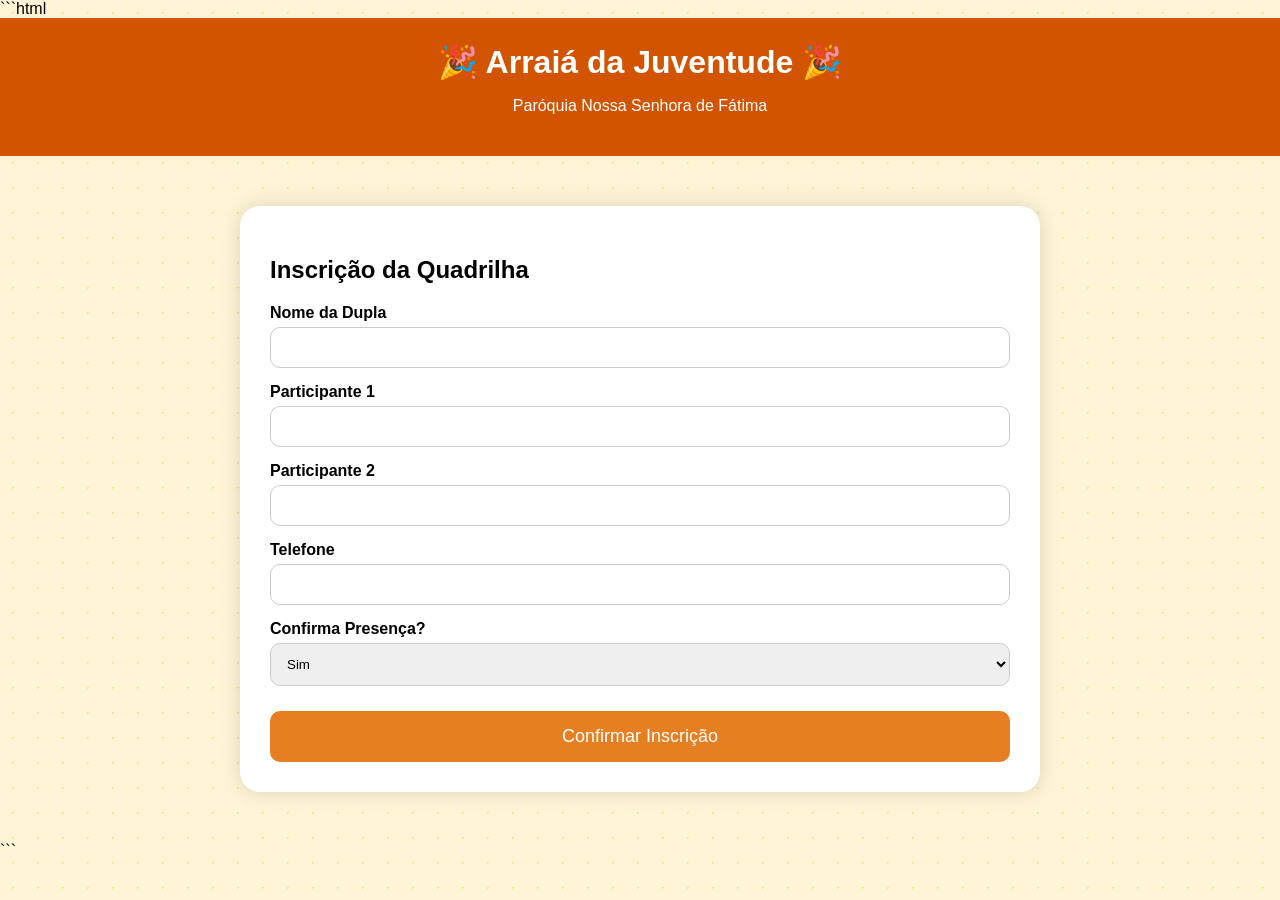
==== index.html @ c136cb13 "Add files via upload" ====
```html
<!DOCTYPE html>
<html lang="pt-BR">

<head>
<meta charset="UTF-8">
<meta name="viewport" content="width=device-width, initial-scale=1.0">

<title>Quadrilha Junina 2026</title>

<style>

body{
margin:0;
font-family:'Trebuchet MS',sans-serif;
background:#FFF5D6;
background-image:
radial-gradient(circle,#ffe08a 1px,transparent 1px);
background-size:25px 25px;
}

header{
background:#D35400;
color:white;
text-align:center;
padding:25px;
}

header h1{
margin:0;
}

.container{
max-width:800px;
margin:30px auto;
padding:20px;
}

.card{
background:white;
padding:30px;
border-radius:20px;
box-shadow:0 0 20px rgba(0,0,0,.15);
}

label{
display:block;
margin-top:15px;
font-weight:bold;
}

input,select{
width:100%;
padding:12px;
margin-top:5px;
border-radius:10px;
border:1px solid #ccc;
}

button{
margin-top:25px;
width:100%;
padding:15px;
font-size:18px;
border:none;
border-radius:10px;
background:#E67E22;
color:white;
cursor:pointer;
}

button:hover{
background:#CA6F1E;
}

#sucesso{
display:none;
text-align:center;
}

.data{
background:#FFF3CD;
padding:15px;
margin:10px 0;
border-radius:10px;
font-size:18px;
}

.loading{
display:none;
text-align:center;
margin-top:20px;
}

</style>

</head>

<body>

<header>
<h1>🎉 Arraiá da Juventude 🎉</h1>
<p>Paróquia Nossa Senhora de Fátima</p>
</header>

<div class="container">

<div class="card" id="formulario">

<h2>Inscrição da Quadrilha</h2>

<label>Nome da Dupla</label>
<input id="dupla">

<label>Participante 1</label>
<input id="p1">

<label>Participante 2</label>
<input id="p2">

<label>Telefone</label>
<input id="telefone">

<label>Confirma Presença?</label>

<select id="presenca">
<option>Sim</option>
<option>Não</option>
</select>

<button onclick="enviar()">
Confirmar Inscrição
</button>

<div class="loading" id="loading">
⏳ Enviando inscrição...
</div>

</div>

<div class="card" id="sucesso">

<h1>🎊 Inscrição Confirmada!</h1>

<p>
Sua dupla foi cadastrada com sucesso.
</p>

<h2>Ensaios</h2>

<div class="data">📅 20/06</div>
<div class="data">📅 27/06</div>
<div class="data">📅 04/07</div>

<h2>Apresentação</h2>

<div class="data">🎉 11/07</div>

<p>
Esperamos vocês! 🌽🔥🤠
</p>

</div>

</div>

<script>

const URL_SCRIPT = "COLE_AQUI_SUA_URL";

async function enviar(){

const dados = {
dupla: document.getElementById('dupla').value,
participante1: document.getElementById('p1').value,
participante2: document.getElementById('p2').value,
telefone: document.getElementById('telefone').value,
presenca: document.getElementById('presenca').value
};

if(!dados.dupla){
alert("Informe o nome da dupla");
return;
}

document.getElementById("loading").style.display="block";

try{

await fetch(URL_SCRIPT,{
method:"POST",
body:JSON.stringify(dados)
});

document.getElementById("formulario").style.display="none";
document.getElementById("sucesso").style.display="block";

}catch(e){

alert("Erro ao enviar inscrição.");

}

}

</script>

</body>
</html>
```
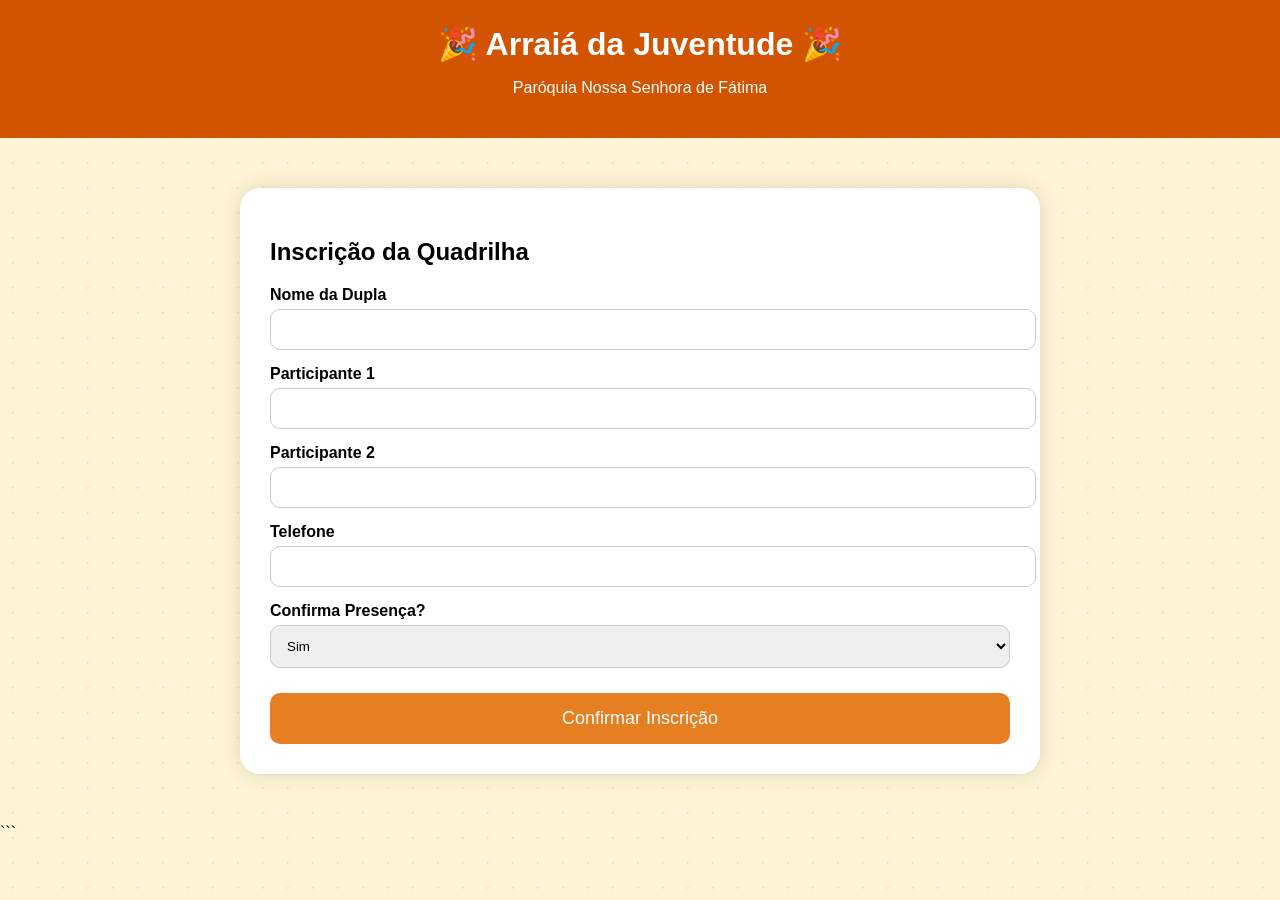
==== commit 35b0141d: "Update index.html" ====
--- a/index.html
+++ b/index.html
@@ -1,4 +1,4 @@
-```html
+
 <!DOCTYPE html>
 <html lang="pt-BR">
 
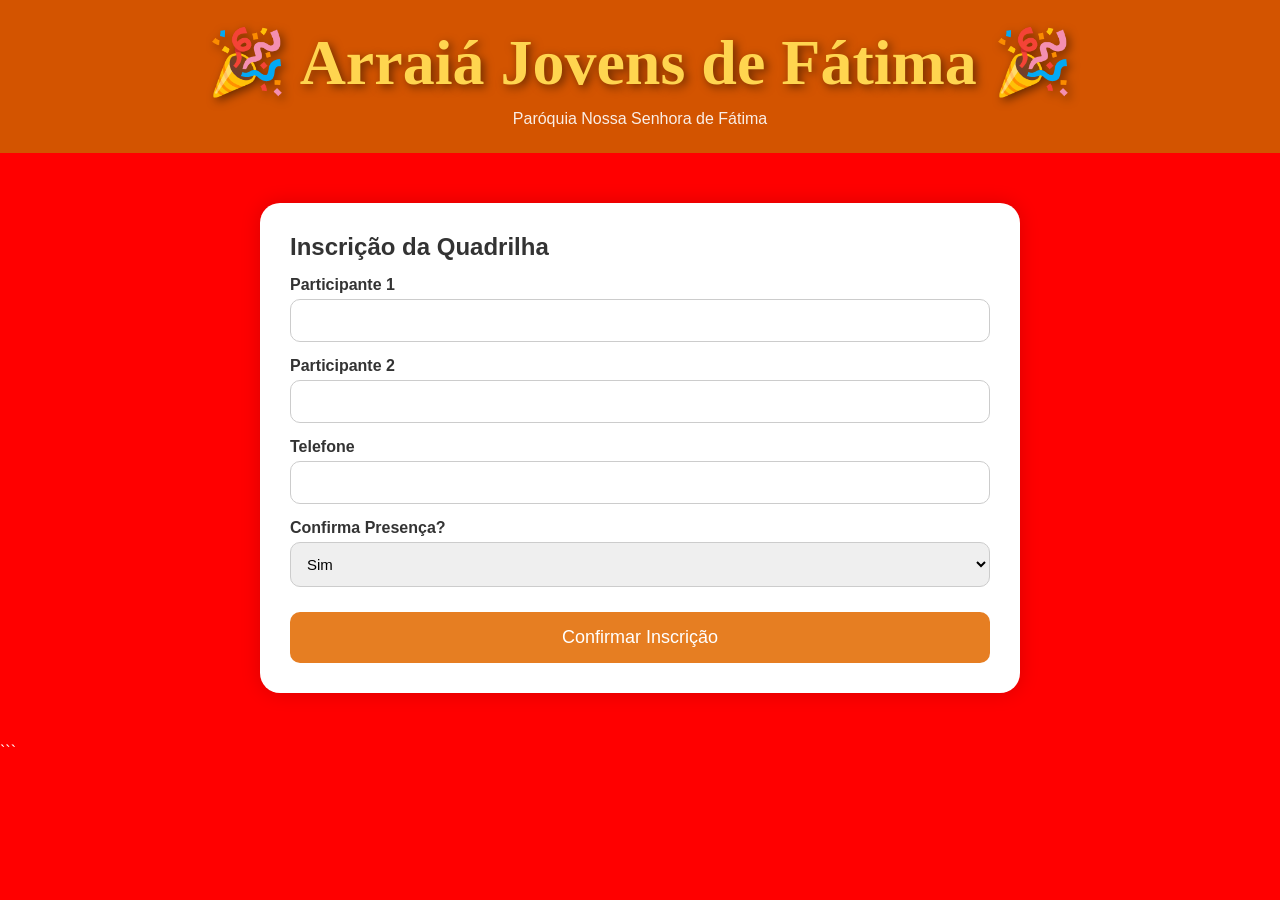
==== commit 3e8bdea1: "Update index.html" ====
--- a/index.html
+++ b/index.html
@@ -2,6 +2,13 @@
 <!DOCTYPE html>
 <html lang="pt-BR">
 
+<link rel="stylesheet" href="css/style.css">
+
+<style>
+body{
+    background:red !important;
+}
+</style>
 <head>
 <meta charset="UTF-8">
 <meta name="viewport" content="width=device-width, initial-scale=1.0">
@@ -99,7 +106,7 @@
 <body>
 
 <header>
-<h1>🎉 Arraiá da Juventude 🎉</h1>
+<h1>🎉 Arraiá Jovens de Fátima 🎉</h1>
 <p>Paróquia Nossa Senhora de Fátima</p>
 </header>
 
@@ -108,9 +115,6 @@
 <div class="card" id="formulario">
 
 <h2>Inscrição da Quadrilha</h2>
-
-<label>Nome da Dupla</label>
-<input id="dupla">
 
 <label>Participante 1</label>
 <input id="p1">
--- a/css/style.css
+++ b/css/style.css
@@ -0,0 +1,402 @@
+
+*{
+    margin:0;
+    padding:0;
+    box-sizing:border-box;
+}
+
+body{
+    font-family:'Poppins',sans-serif;
+    background:
+    linear-gradient(
+        rgba(10,15,40,0.85),
+        rgba(10,15,40,0.85)
+    ),
+    url('https://images.unsplash.com/photo-1528605248644-14dd04022da1');
+    background-size:cover;
+    background-position:center;
+    background-attachment:fixed;
+
+    color:white;
+    min-height:100vh;
+}
+
+/* ===========================
+   BANDEIRINHAS ANIMADAS
+=========================== */
+
+.bandeirinhas{
+    height:80px;
+    width:100%;
+    background-image:url("https://www.svgrepo.com/show/248617/party-flags.svg");
+    background-repeat:repeat-x;
+    background-size:200px;
+    animation:bandeiras 15s linear infinite;
+}
+
+@keyframes bandeiras{
+    from{
+        background-position-x:0;
+    }
+
+    to{
+        background-position-x:1000px;
+    }
+}
+
+/* ===========================
+   HEADER
+=========================== */
+
+header{
+    text-align:center;
+    padding:30px 20px;
+}
+
+.logos{
+    display:flex;
+    justify-content:center;
+    align-items:center;
+    gap:30px;
+    margin-bottom:20px;
+}
+
+.logo{
+    width:120px;
+    max-width:25vw;
+    background:white;
+    border-radius:15px;
+    padding:10px;
+}
+
+header h1{
+    font-family:'Lobster',cursive;
+    font-size:4rem;
+    color:#FFD54F;
+    text-shadow:
+    3px 3px 10px rgba(0,0,0,0.5);
+}
+
+header h2{
+    color:#FFB74D;
+    margin-top:10px;
+}
+
+header p{
+    margin-top:10px;
+    opacity:0.9;
+}
+
+/* ===========================
+   CONTAINER
+=========================== */
+
+.container{
+    width:90%;
+    max-width:1200px;
+    margin:auto;
+
+    display:grid;
+    grid-template-columns:
+    repeat(auto-fit,minmax(320px,1fr));
+
+    gap:25px;
+
+    padding-bottom:50px;
+}
+
+/* ===========================
+   CARDS
+=========================== */
+
+.card{
+    background:rgba(255,255,255,0.96);
+    color:#333;
+
+    border-radius:20px;
+
+    padding:25px;
+
+    box-shadow:
+    0 10px 30px rgba(0,0,0,.35);
+
+    transition:.3s;
+}
+
+.card:hover{
+    transform:translateY(-5px);
+}
+
+.card h3{
+    margin-bottom:20px;
+    color:#D35400;
+}
+
+/* ===========================
+   FORMULÁRIO
+=========================== */
+
+form{
+    display:flex;
+    flex-direction:column;
+}
+
+label{
+    margin-top:10px;
+    font-weight:600;
+}
+
+input,
+select{
+    margin-top:5px;
+    padding:12px;
+    border-radius:10px;
+    border:1px solid #ccc;
+    font-size:15px;
+}
+
+button{
+    margin-top:20px;
+
+    border:none;
+
+    background:#2E7D32;
+
+    color:white;
+
+    padding:15px;
+
+    border-radius:12px;
+
+    font-size:17px;
+
+    cursor:pointer;
+
+    transition:.3s;
+}
+
+button:hover{
+    background:#1B5E20;
+}
+
+/* ===========================
+   CONTADOR
+=========================== */
+
+#contador{
+    display:grid;
+    grid-template-columns:repeat(4,1fr);
+    gap:10px;
+}
+
+#contador div{
+    background:#D35400;
+
+    color:white;
+
+    padding:15px;
+
+    border-radius:12px;
+
+    text-align:center;
+}
+
+#contador span{
+    display:block;
+
+    font-size:2rem;
+
+    font-weight:bold;
+}
+
+/* ===========================
+   ENSAIOS
+=========================== */
+
+.ensaios ul{
+    list-style:none;
+}
+
+.ensaios li{
+    background:#FFF3CD;
+
+    margin-bottom:10px;
+
+    padding:12px;
+
+    border-radius:10px;
+
+    font-weight:600;
+}
+
+.apresentacao{
+    text-align:center;
+
+    margin-top:15px;
+
+    font-size:2rem;
+
+    font-weight:bold;
+
+    color:#E53935;
+}
+
+/* ===========================
+   MAPA
+=========================== */
+
+.mapa iframe{
+
+    width:100%;
+
+    height:300px;
+
+    border:none;
+
+    border-radius:15px;
+
+    margin-top:15px;
+}
+
+.maps-btn{
+
+    display:block;
+
+    text-align:center;
+
+    margin-top:15px;
+
+    background:#1976D2;
+
+    color:white;
+
+    text-decoration:none;
+
+    padding:12px;
+
+    border-radius:10px;
+}
+
+/* ===========================
+   WHATSAPP
+=========================== */
+
+.whatsapp-btn{
+
+    display:block;
+
+    text-align:center;
+
+    background:#25D366;
+
+    color:white;
+
+    text-decoration:none;
+
+    padding:15px;
+
+    border-radius:10px;
+
+    font-weight:bold;
+
+    margin-top:10px;
+}
+
+/* ===========================
+   QR CODE
+=========================== */
+
+.qr{
+    text-align:center;
+}
+
+.qr-code{
+
+    width:220px;
+
+    max-width:100%;
+
+    margin-top:15px;
+}
+
+/* ===========================
+   PAINEL ADMIN
+=========================== */
+
+.stats{
+
+    display:flex;
+
+    gap:20px;
+
+    flex-wrap:wrap;
+
+    margin-bottom:20px;
+}
+
+.box{
+
+    flex:1;
+
+    min-width:140px;
+
+    background:#FFF3CD;
+
+    border-radius:15px;
+
+    padding:20px;
+
+    text-align:center;
+}
+
+.box span{
+
+    display:block;
+
+    font-size:2.2rem;
+
+    font-weight:bold;
+
+    color:#D35400;
+}
+
+/* ===========================
+   FOOTER
+=========================== */
+
+footer{
+
+    margin-top:50px;
+
+    background:#111;
+
+    text-align:center;
+
+    padding:20px;
+
+    color:white;
+}
+
+/* ===========================
+   RESPONSIVO
+=========================== */
+
+@media(max-width:768px){
+
+    header h1{
+        font-size:2.5rem;
+    }
+
+    .logos{
+        flex-direction:column;
+    }
+
+    .logo{
+        width:100px;
+    }
+
+    #contador{
+        grid-template-columns:repeat(2,1fr);
+    }
+
+}
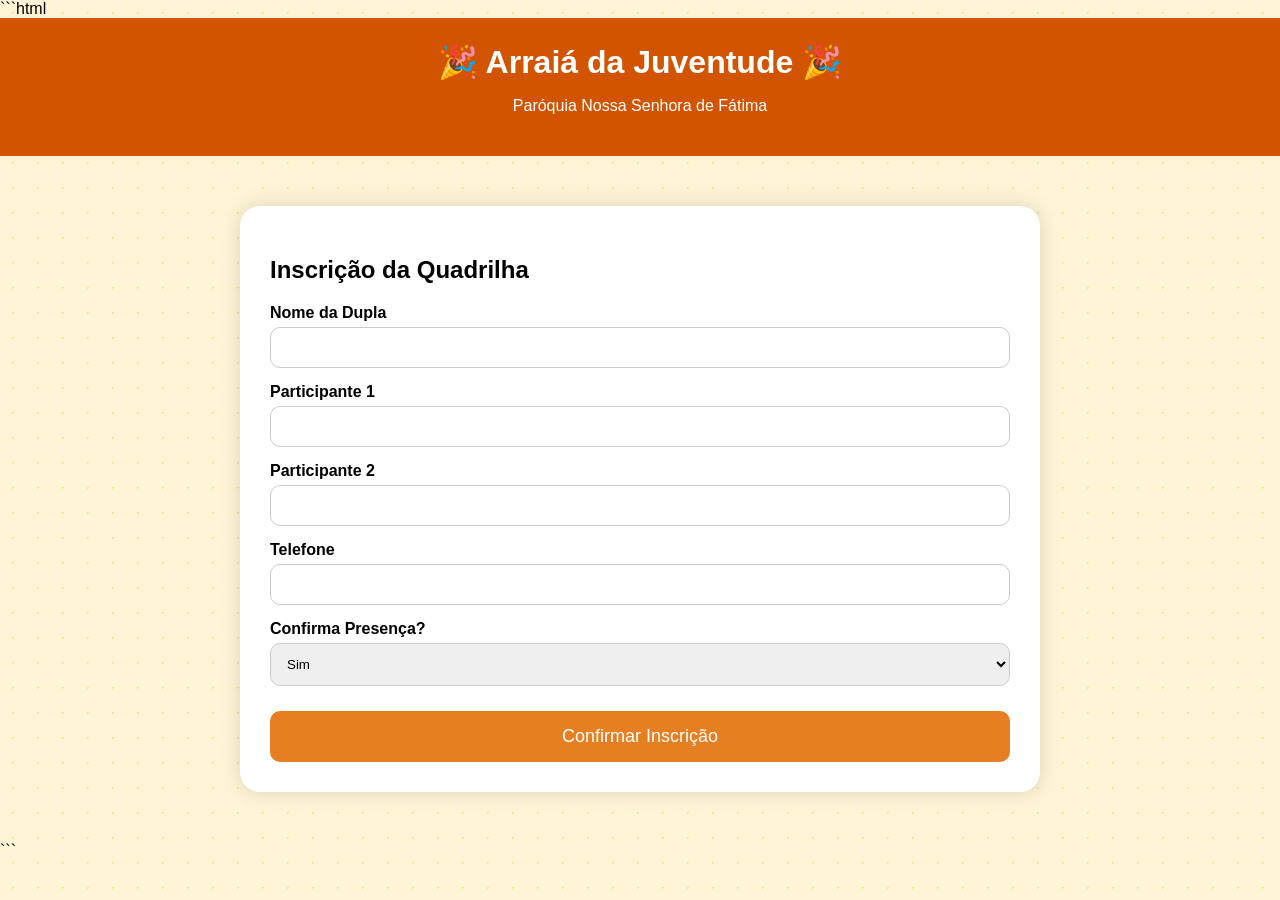
==== commit df3f40bc: "Add files via upload" ====
--- a/index.html
+++ b/index.html
@@ -1,14 +1,7 @@
-
+```html
 <!DOCTYPE html>
 <html lang="pt-BR">
 
-<link rel="stylesheet" href="css/style.css">
-
-<style>
-body{
-    background:red !important;
-}
-</style>
 <head>
 <meta charset="UTF-8">
 <meta name="viewport" content="width=device-width, initial-scale=1.0">
@@ -106,7 +99,7 @@
 <body>
 
 <header>
-<h1>🎉 Arraiá Jovens de Fátima 🎉</h1>
+<h1>🎉 Arraiá da Juventude 🎉</h1>
 <p>Paróquia Nossa Senhora de Fátima</p>
 </header>
 
@@ -115,6 +108,9 @@
 <div class="card" id="formulario">
 
 <h2>Inscrição da Quadrilha</h2>
+
+<label>Nome da Dupla</label>
+<input id="dupla">
 
 <label>Participante 1</label>
 <input id="p1">
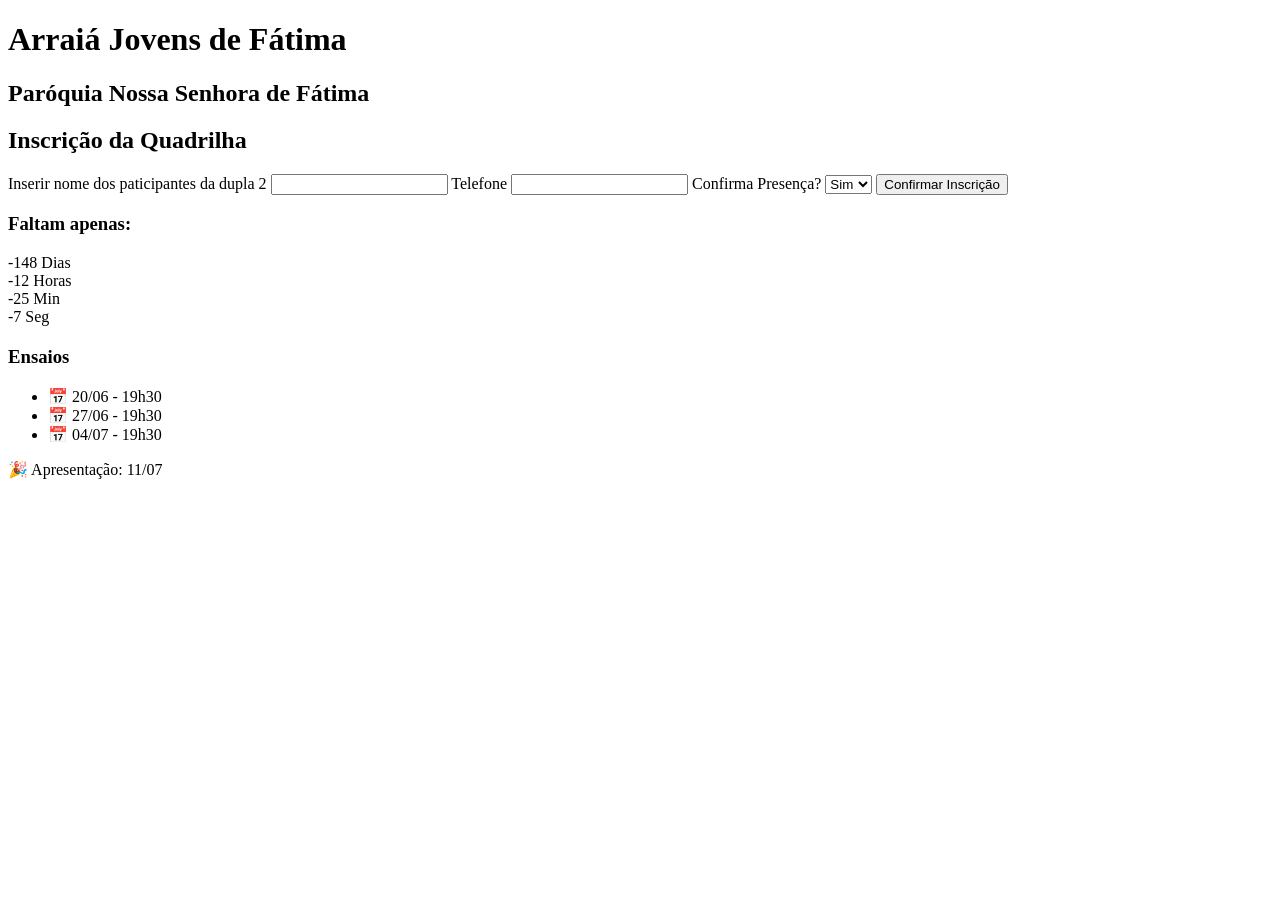
==== commit d67a795f: "Update index.html" ====
--- a/index.html
+++ b/index.html
@@ -1,210 +1,76 @@
-```html
 <!DOCTYPE html>
 <html lang="pt-BR">
 
 <head>
-<meta charset="UTF-8">
-<meta name="viewport" content="width=device-width, initial-scale=1.0">
-
-<title>Quadrilha Junina 2026</title>
-
-<style>
-
-body{
-margin:0;
-font-family:'Trebuchet MS',sans-serif;
-background:#FFF5D6;
-background-image:
-radial-gradient(circle,#ffe08a 1px,transparent 1px);
-background-size:25px 25px;
-}
-
-header{
-background:#D35400;
-color:white;
-text-align:center;
-padding:25px;
-}
-
-header h1{
-margin:0;
-}
-
-.container{
-max-width:800px;
-margin:30px auto;
-padding:20px;
-}
-
-.card{
-background:white;
-padding:30px;
-border-radius:20px;
-box-shadow:0 0 20px rgba(0,0,0,.15);
-}
-
-label{
-display:block;
-margin-top:15px;
-font-weight:bold;
-}
-
-input,select{
-width:100%;
-padding:12px;
-margin-top:5px;
-border-radius:10px;
-border:1px solid #ccc;
-}
-
-button{
-margin-top:25px;
-width:100%;
-padding:15px;
-font-size:18px;
-border:none;
-border-radius:10px;
-background:#E67E22;
-color:white;
-cursor:pointer;
-}
-
-button:hover{
-background:#CA6F1E;
-}
-
-#sucesso{
-display:none;
-text-align:center;
-}
-
-.data{
-background:#FFF3CD;
-padding:15px;
-margin:10px 0;
-border-radius:10px;
-font-size:18px;
-}
-
-.loading{
-display:none;
-text-align:center;
-margin-top:20px;
-}
-
-</style>
-
+    <meta charset="UTF-8">
+    <meta name="viewport" content="width=device-width, initial-scale=1.0">
+    <title>Quadrilha Junina 2026</title>
+    
+    <link rel="stylesheet" href="CSS/style.css">
+    
+    <link href="https://fonts.googleapis.com/css2?family=Lobster&family=Poppins:wght@400;600&display=swap" rel="stylesheet">
 </head>
 
 <body>
 
-<header>
-<h1>🎉 Arraiá da Juventude 🎉</h1>
-<p>Paróquia Nossa Senhora de Fátima</p>
-</header>
+    <div class="bandeirinhas"></div>
 
-<div class="container">
+    <header>
+        <div class="logos">
+            </div>
+        <h1>Arraiá Jovens de Fátima</h1>
+        <h2>Paróquia Nossa Senhora de Fátima</h2>
+    </header>
 
-<div class="card" id="formulario">
+    <div class="container">
 
-<h2>Inscrição da Quadrilha</h2>
+        <div class="card">
+            <h2>Inscrição da Quadrilha</h2>
+            
 
-<label>Nome da Dupla</label>
-<input id="dupla">
 
-<label>Participante 1</label>
-<input id="p1">
+                <label>Inserir nome dos paticipantes da dupla 2</label>
+                <input id="participante2" required>
 
-<label>Participante 2</label>
-<input id="p2">
+                <label>Telefone</label>
+                <input id="telefone" required>
 
-<label>Telefone</label>
-<input id="telefone">
+                <label>Confirma Presença?</label>
+                <select id="presenca">
+                    <option>Sim</option>
+                    <option>Não</option>
+                </select>
 
-<label>Confirma Presença?</label>
+                <button type="submit">Confirmar Inscrição</button>
+            </form>
+        </div>
 
-<select id="presenca">
-<option>Sim</option>
-<option>Não</option>
-</select>
+        <div class="card">
+            <h3>Faltam apenas:</h3>
+            <div id="contador">
+                <div><span id="dias">0</span> Dias</div>
+                <div><span id="horas">0</span> Horas</div>
+                <div><span id="minutos">0</span> Min</div>
+                <div><span id="segundos">0</span> Seg</div>
+            </div>
 
-<button onclick="enviar()">
-Confirmar Inscrição
-</button>
+            <h3 style="margin-top: 20px;">Ensaios</h3>
+            <div class="ensaios">
+                <ul>
+                    <li>📅 20/06 - 19h30</li>
+                    <li>📅 27/06 - 19h30</li>
+                    <li>📅 04/07 - 19h30</li>
+                </ul>
+            </div>
 
-<div class="loading" id="loading">
-⏳ Enviando inscrição...
-</div>
+            <div class="apresentacao">
+                🎉 Apresentação: 11/07
+            </div>
+        </div>
 
-</div>
+    </div>
 
-<div class="card" id="sucesso">
-
-<h1>🎊 Inscrição Confirmada!</h1>
-
-<p>
-Sua dupla foi cadastrada com sucesso.
-</p>
-
-<h2>Ensaios</h2>
-
-<div class="data">📅 20/06</div>
-<div class="data">📅 27/06</div>
-<div class="data">📅 04/07</div>
-
-<h2>Apresentação</h2>
-
-<div class="data">🎉 11/07</div>
-
-<p>
-Esperamos vocês! 🌽🔥🤠
-</p>
-
-</div>
-
-</div>
-
-<script>
-
-const URL_SCRIPT = "COLE_AQUI_SUA_URL";
-
-async function enviar(){
-
-const dados = {
-dupla: document.getElementById('dupla').value,
-participante1: document.getElementById('p1').value,
-participante2: document.getElementById('p2').value,
-telefone: document.getElementById('telefone').value,
-presenca: document.getElementById('presenca').value
-};
-
-if(!dados.dupla){
-alert("Informe o nome da dupla");
-return;
-}
-
-document.getElementById("loading").style.display="block";
-
-try{
-
-await fetch(URL_SCRIPT,{
-method:"POST",
-body:JSON.stringify(dados)
-});
-
-document.getElementById("formulario").style.display="none";
-document.getElementById("sucesso").style.display="block";
-
-}catch(e){
-
-alert("Erro ao enviar inscrição.");
-
-}
-
-}
-
-</script>
+    <script src="js/app.js"></script>
 
 </body>
 </html>
-```
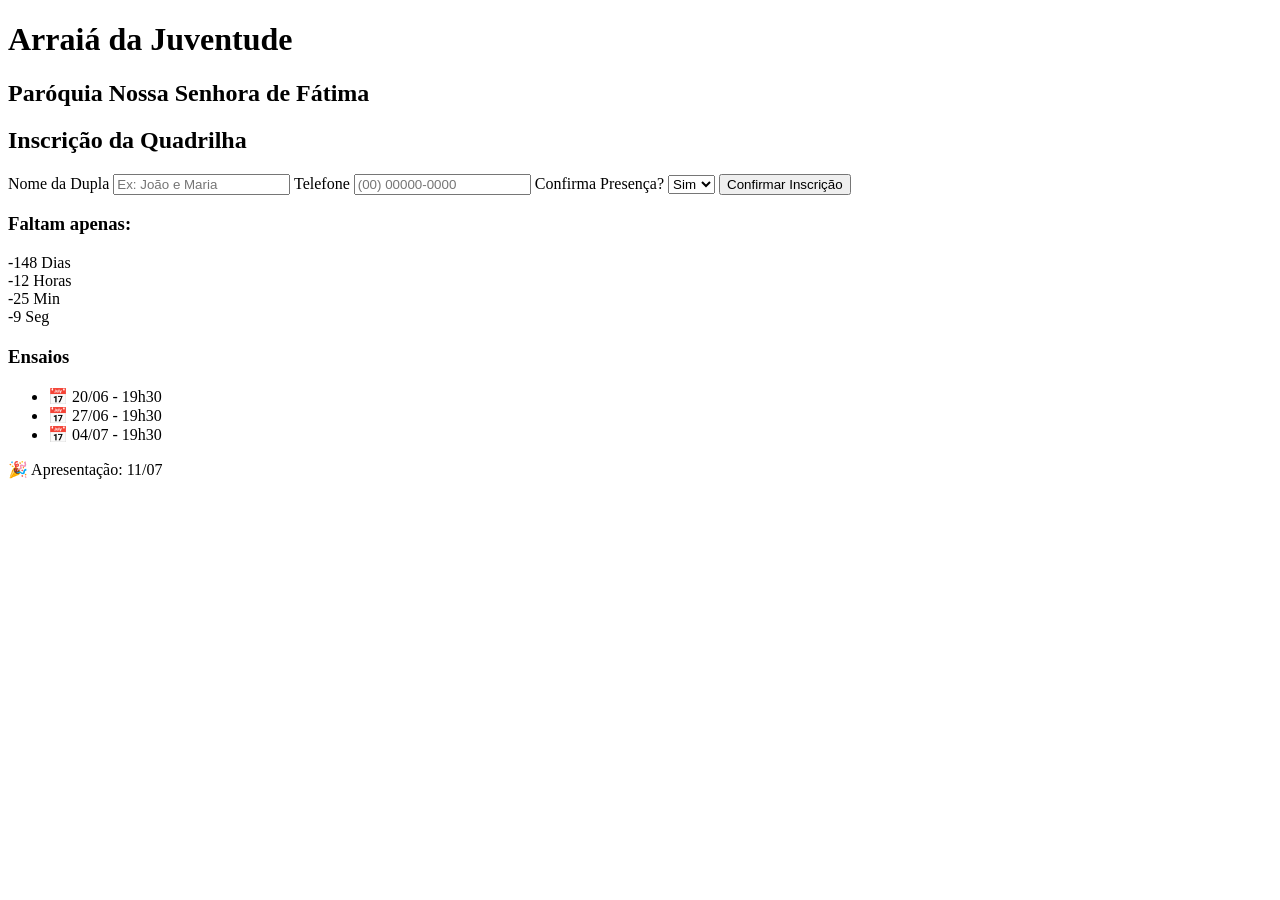
==== commit 01afb3f2: "Update index.html" ====
--- a/index.html
+++ b/index.html
@@ -7,7 +7,6 @@
     <title>Quadrilha Junina 2026</title>
     
     <link rel="stylesheet" href="CSS/style.css">
-    
     <link href="https://fonts.googleapis.com/css2?family=Lobster&family=Poppins:wght@400;600&display=swap" rel="stylesheet">
 </head>
 
@@ -16,9 +15,8 @@
     <div class="bandeirinhas"></div>
 
     <header>
-        <div class="logos">
-            </div>
-        <h1>Arraiá Jovens de Fátima</h1>
+        <div class="logos"></div>
+        <h1>Arraiá da Juventude</h1>
         <h2>Paróquia Nossa Senhora de Fátima</h2>
     </header>
 
@@ -27,13 +25,16 @@
         <div class="card">
             <h2>Inscrição da Quadrilha</h2>
             
+            <form id="formInscricao">
+                
+                <label>Nome da Dupla</label>
+                <input id="dupla" placeholder="Ex: João e Maria" required>
 
-
-                <label>Inserir nome dos paticipantes da dupla 2</label>
-                <input id="participante2" required>
+                <input type="hidden" id="participante1" value="-">
+                <input type="hidden" id="participante2" value="-">
 
                 <label>Telefone</label>
-                <input id="telefone" required>
+                <input id="telefone" placeholder="(00) 00000-0000" required>
 
                 <label>Confirma Presença?</label>
                 <select id="presenca">
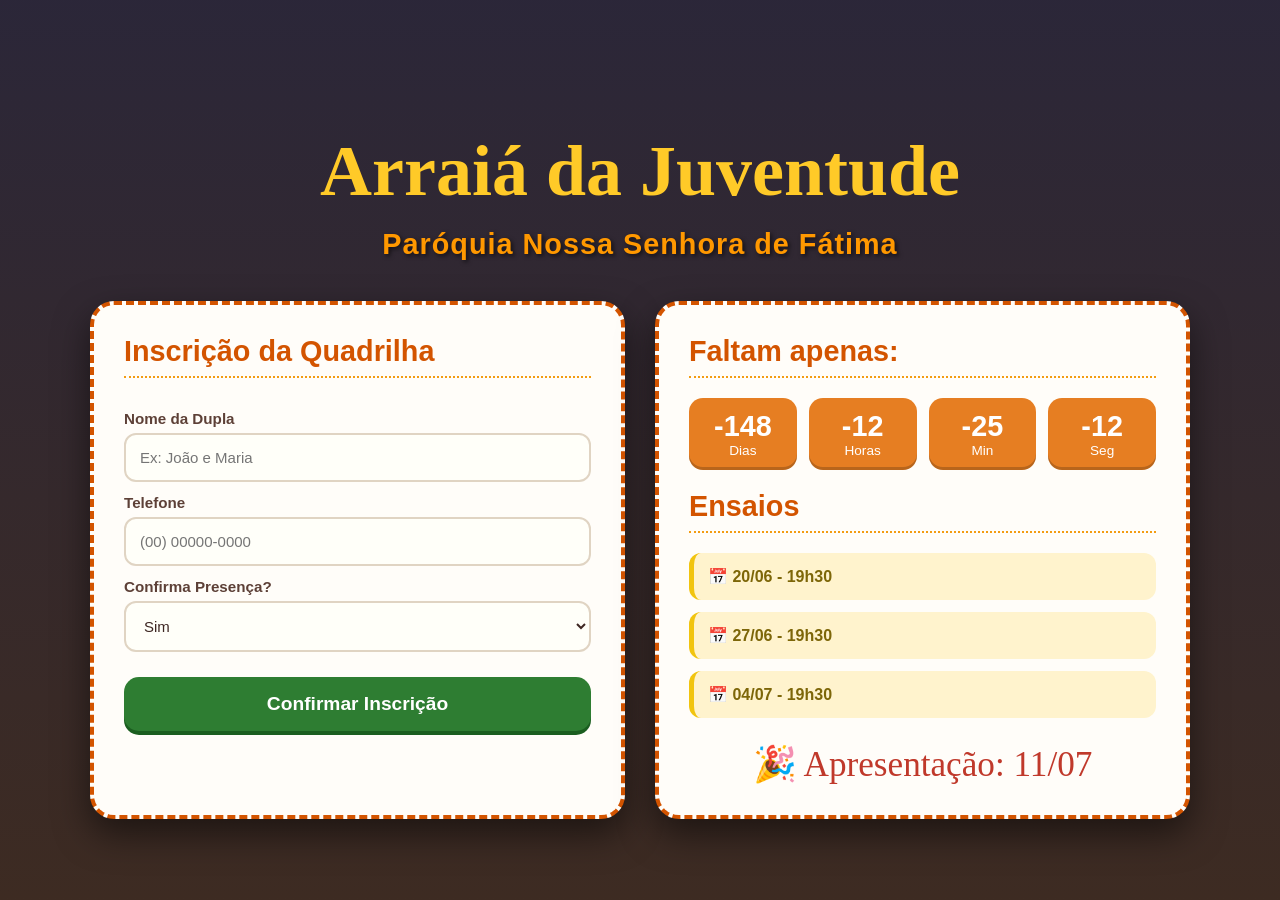
==== commit 3f7f8beb: "Update index.html" ====
--- a/index.html
+++ b/index.html
@@ -6,7 +6,8 @@
     <meta name="viewport" content="width=device-width, initial-scale=1.0">
     <title>Quadrilha Junina 2026</title>
     
-    <link rel="stylesheet" href="CSS/style.css">
+    <link rel="stylesheet" href="css/style.css">
+    
     <link href="https://fonts.googleapis.com/css2?family=Lobster&family=Poppins:wght@400;600&display=swap" rel="stylesheet">
 </head>
 
--- a/css/style.css
+++ b/css/style.css
@@ -0,0 +1,251 @@
+/* ==========================================================================
+   CONFIGURAÇÕES GERAIS E FONTES
+   ========================================================================== */
+@import url('https://fonts.googleapis.com/css2?family=Fredoka:wght@400;600&family=Lobster&family=Poppins:wght@400;600&display=swap');
+
+*{
+    margin: 0;
+    padding: 0;
+    box-sizing: border-box;
+}
+
+body {
+    font-family: 'Poppins', sans-serif;
+    /* Fundo com um tom degradê da noite de São João */
+    background: linear-gradient(
+        rgba(20, 15, 35, 0.90),
+        rgba(40, 20, 10, 0.90)
+    ),
+    url('https://images.unsplash.com/photo-1528605248644-14dd04022da1');
+    background-size: cover;
+    background-position: center;
+    background-attachment: fixed;
+    color: white;
+    min-height: 100vh;
+}
+
+/* ==========================================================================
+   BANDEIRINHAS ANIMADAS
+   ========================================================================== */
+.bandeirinhas {
+    height: 90px;
+    width: 100%;
+    background-image: url("https://www.svgrepo.com/show/248617/party-flags.svg");
+    background-repeat: repeat-x;
+    background-size: 180px;
+    animation: bandeiras 12s linear infinite;
+    filter: drop-shadow(0px 4px 8px rgba(0,0,0,0.3));
+}
+
+@keyframes bandeiras {
+    from { background-position-x: 0; }
+    to { background-position-x: 1080px; }
+}
+
+/* ==========================================================================
+   HEADER & FONTES ANIMADAS (EFEITO JUNINO)
+   ========================================================================== */
+header {
+    text-align: center;
+    padding: 40px 20px 20px 20px;
+}
+
+header h1 {
+    font-family: 'Lobster', cursive;
+    font-size: 4.5rem;
+    color: #FFCA28; /* Amarelo milho brilhante */
+    display: inline-block;
+    /* Aplica a animação de balanço e brilho de fogueira */
+    animation: balancoJunino 3s ease-in-out infinite alternate, brilhoFogueira 1.5s ease-in-out infinite alternate;
+    transform-origin: top center;
+}
+
+header h2 {
+    font-family: 'Fredoka', sans-serif;
+    color: #FF9800; /* Laranja caipira */
+    margin-top: 15px;
+    font-size: 1.8rem;
+    letter-spacing: 1px;
+    text-shadow: 2px 2px 4px rgba(0,0,0,0.6);
+}
+
+header p {
+    margin-top: 10px;
+    opacity: 0.9;
+    font-size: 1.1rem;
+}
+
+/* Animação 1: Faz o título balançar suavemente como uma placa de barraca */
+@keyframes balancoJunino {
+    0% { transform: rotate(-3deg); }
+    100% { transform: rotate(3deg); }
+}
+
+/* Animação 2: Efeito de pulsação luminosa que lembra o fogo */
+@keyframes brilhoFogueira {
+    0% { text-shadow: 3px 3px 0px #7B241C, 0 0 10px #E65100, 0 0 20px #FF5722; }
+    100% { text-shadow: 3px 3px 0px #7B241C, 0 0 15px #F57C00, 0 0 30px #FFCC80; }
+}
+
+/* ==========================================================================
+   CONTAINER E CARDS (ESTILO ACONCHEGANTE / RETALHO)
+   ========================================================================== */
+.container {
+    width: 95%;
+    max-width: 1100px;
+    margin: auto;
+    display: grid;
+    grid-template-columns: repeat(auto-fit, minmax(340px, 1fr));
+    gap: 30px;
+    padding: 20px 0 60px 0;
+}
+
+.card {
+    background: #FFFDF9; /* Cor creme/palha super aconchegante */
+    color: #3E2723; /* Marrom escuro café (combina muito mais que o preto/cinza) */
+    border-radius: 24px;
+    padding: 30px;
+    box-shadow: 0 15px 35px rgba(0,0,0,0.5);
+    transition: .3s;
+    
+    /* O PULO DO GATO: Borda tracejada que imita costura/remendo de roupa caipira! */
+    border: 4px dashed #D35400; 
+    position: relative;
+}
+
+.card:hover {
+    transform: translateY(-8px);
+    box-shadow: 0 20px 40px rgba(230, 126, 34, 0.2);
+}
+
+.card h2, .card h3 {
+    font-family: 'Fredoka', sans-serif;
+    color: #D35400;
+    margin-bottom: 20px;
+    font-size: 1.8rem;
+    border-bottom: 2px dotted #F39C12;
+    padding-bottom: 8px;
+}
+
+/* ==========================================================================
+   FORMULÁRIO COZY
+   ========================================================================== */
+form {
+    display: flex;
+    flex-direction: column;
+}
+
+label {
+    margin-top: 12px;
+    font-weight: 600;
+    color: #5D4037;
+    font-size: 0.95rem;
+}
+
+input, select {
+    margin-top: 6px;
+    padding: 14px;
+    border-radius: 12px;
+    border: 2px solid #E0D4C3;
+    background: #FFFFF9;
+    font-size: 15px;
+    color: #3E2723;
+    font-family: 'Poppins', sans-serif;
+    transition: 0.2s;
+}
+
+input:focus, select:focus {
+    outline: none;
+    border-color: #E67E22;
+    background: #FFFBF0;
+}
+
+button {
+    margin-top: 25px;
+    border: none;
+    background: #2E7D32; /* Verde bandeira */
+    color: white;
+    padding: 16px;
+    border-radius: 15px;
+    font-family: 'Fredoka', sans-serif;
+    font-size: 1.2rem;
+    font-weight: 600;
+    cursor: pointer;
+    box-shadow: 0 4px 0px #1B5E20; /* Efeito 3D no botão */
+    transition: .1s;
+}
+
+button:hover {
+    background: #1B5E20;
+    transform: translateY(2px);
+    box-shadow: 0 2px 0px #1B5E20;
+}
+
+button:active {
+    transform: translateY(4px);
+    box-shadow: none;
+}
+
+/* ==========================================================================
+   CONTADOR E ENSAIOS
+   ========================================================================== */
+#contador {
+    display: grid;
+    grid-template-columns: repeat(4, 1fr);
+    gap: 12px;
+    margin-top: 15px;
+}
+
+#contador div {
+    background: #E67E22; /* Laranja fogueira */
+    color: white;
+    padding: 12px 6px;
+    border-radius: 14px;
+    text-align: center;
+    box-shadow: inset 0 -3px 0 rgba(0,0,0,0.2);
+    font-family: 'Fredoka', sans-serif;
+    font-size: 0.85rem;
+}
+
+#contador span {
+    display: block;
+    font-size: 1.8rem;
+    font-weight: bold;
+}
+
+.ensaios ul {
+    list-style: none;
+}
+
+.ensaios li {
+    background: #FFF3CD; /* Amarelzinho aconchegante */
+    margin-bottom: 12px;
+    padding: 14px;
+    border-radius: 12px;
+    font-weight: 600;
+    color: #7D6608;
+    border-left: 5px solid #F1C40F;
+}
+
+.apresentacao {
+    text-align: center;
+    margin-top: 25px;
+    font-size: 2.2rem;
+    font-family: 'Lobster', cursive;
+    color: #C0392B;
+    animation: pulsar 1s ease-in-out infinite alternate;
+}
+
+@keyframes pulsar {
+    from { transform: scale(0.98); }
+    to { transform: scale(1.04); }
+}
+
+/* ==========================================================================
+   RESPONSIVIDADE
+   ========================================================================== */
+@media(max-width: 768px){
+    header h1 { font-size: 2.8rem; }
+    header h2 { font-size: 1.4rem; }
+    #contador { grid-template-columns: repeat(2, 1fr); }
+}
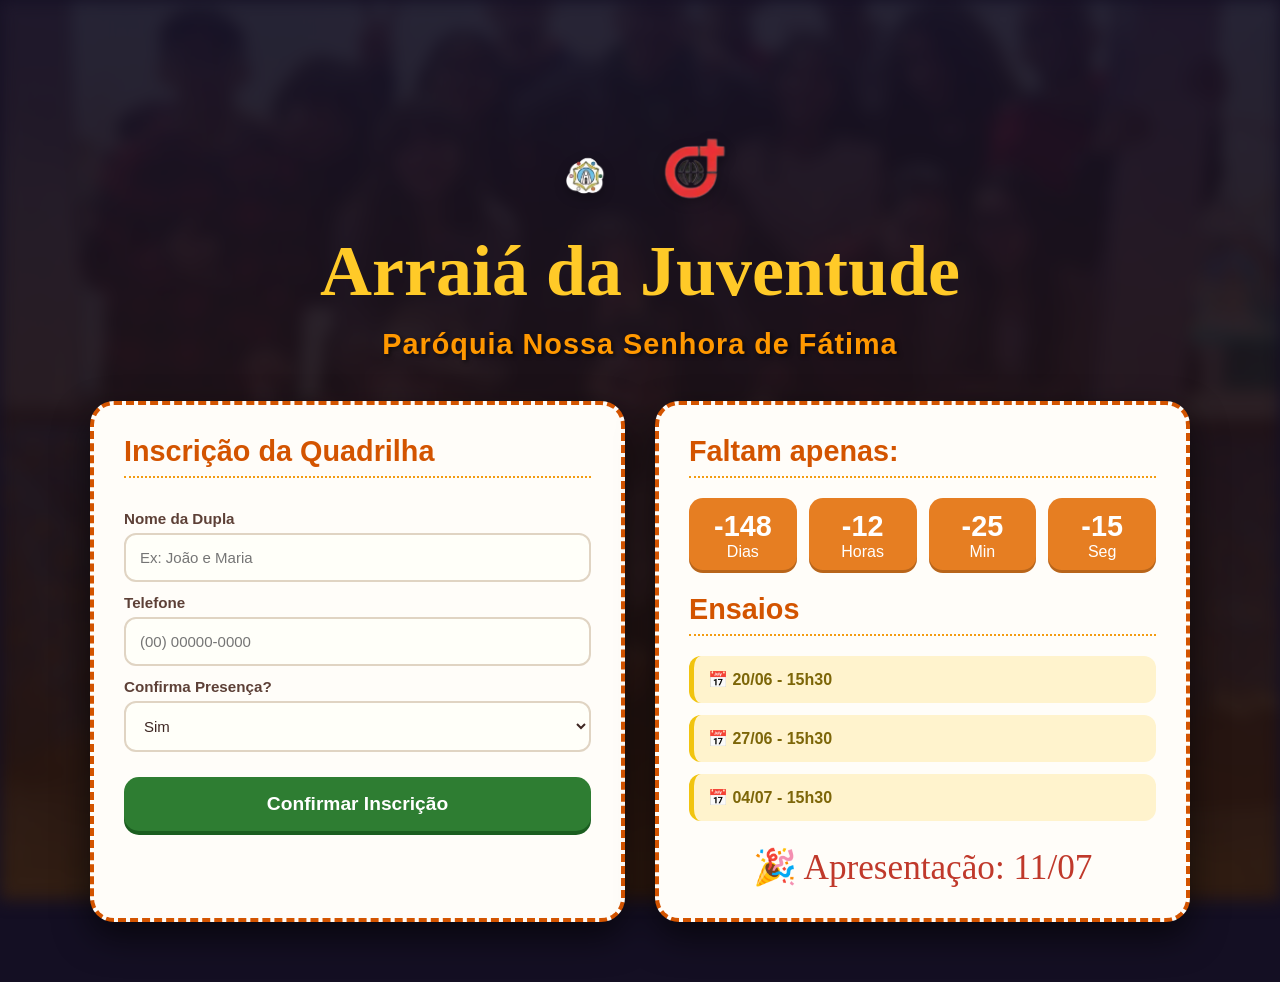
==== commit bad41a27: "Update index.html" ====
--- a/index.html
+++ b/index.html
@@ -59,9 +59,9 @@
             <h3 style="margin-top: 20px;">Ensaios</h3>
             <div class="ensaios">
                 <ul>
-                    <li>📅 20/06 - 19h30</li>
-                    <li>📅 27/06 - 19h30</li>
-                    <li>📅 04/07 - 19h30</li>
+                    <li>📅 20/06 - 15h30</li>
+                    <li>📅 27/06 - 15h30</li>
+                    <li>📅 04/07 - 15h30</li>
                 </ul>
             </div>
 
--- a/css/style.css
+++ b/css/style.css
@@ -9,19 +9,38 @@
     box-sizing: border-box;
 }
 
+html {
+    background-color: #140F23;
+}
+
 body {
     font-family: 'Poppins', sans-serif;
-    /* Fundo com um tom degradê da noite de São João */
-    background: linear-gradient(
-        rgba(20, 15, 35, 0.90),
-        rgba(40, 20, 10, 0.90)
-    ),
-    url('https://images.unsplash.com/photo-1528605248644-14dd04022da1');
+    color: white;
+    min-height: 100vh;
+    overflow-x: hidden;
+    position: relative;
+}
+
+/* Camada da imagem de fundo desfocada apontando para a pasta img */
+body::before {
+    content: "";
+    position: fixed;
+    top: 0;
+    left: 0;
+    width: 100%;
+    height: 100%;
+    background-image: 
+        linear-gradient(
+            rgba(20, 15, 35, 0.90),
+            rgba(40, 20, 10, 0.92)
+        ),
+        url('../img/fundo-comunidade.jpg');
     background-size: cover;
     background-position: center;
     background-attachment: fixed;
-    color: white;
-    min-height: 100vh;
+    filter: blur(8px);
+    -webkit-filter: blur(8px);
+    z-index: -1;
 }
 
 /* ==========================================================================
@@ -35,6 +54,8 @@
     background-size: 180px;
     animation: bandeiras 12s linear infinite;
     filter: drop-shadow(0px 4px 8px rgba(0,0,0,0.3));
+    position: relative;
+    z-index: 10;
 }
 
 @keyframes bandeiras {
@@ -43,52 +64,78 @@
 }
 
 /* ==========================================================================
-   HEADER & FONTES ANIMADAS (EFEITO JUNINO)
+   HEADER COM LOGOS E FONTES ANIMADAS
    ========================================================================== */
 header {
     text-align: center;
     padding: 40px 20px 20px 20px;
+    position: relative;
+    z-index: 10;
+}
+
+/* Área das Logos */
+.logos {
+    display: flex;
+    justify-content: center;
+    align-items: center;
+    gap: 30px;
+    margin-bottom: 20px;
+}
+
+.logos::before {
+    content: "";
+    display: block;
+    width: 80px;
+    height: 80px;
+    background-image: url('../img/logo-paroquia.png');
+    background-size: contain;
+    background-repeat: no-repeat;
+    background-position: center;
+    filter: drop-shadow(0px 4px 6px rgba(0,0,0,0.3));
+}
+
+.logos::after {
+    content: "";
+    display: block;
+    width: 80px;
+    height: 80px;
+    background-image: url('../img/logo-pastoral.png');
+    background-size: contain;
+    background-repeat: no-repeat;
+    background-position: center;
+    filter: drop-shadow(0px 4px 6px rgba(0,0,0,0.3));
 }
 
 header h1 {
     font-family: 'Lobster', cursive;
     font-size: 4.5rem;
-    color: #FFCA28; /* Amarelo milho brilhante */
+    color: #FFCA28;
     display: inline-block;
-    /* Aplica a animação de balanço e brilho de fogueira */
     animation: balancoJunino 3s ease-in-out infinite alternate, brilhoFogueira 1.5s ease-in-out infinite alternate;
     transform-origin: top center;
 }
 
 header h2 {
     font-family: 'Fredoka', sans-serif;
-    color: #FF9800; /* Laranja caipira */
+    color: #FF9800;
     margin-top: 15px;
     font-size: 1.8rem;
     letter-spacing: 1px;
     text-shadow: 2px 2px 4px rgba(0,0,0,0.6);
 }
 
-header p {
-    margin-top: 10px;
-    opacity: 0.9;
-    font-size: 1.1rem;
-}
-
-/* Animação 1: Faz o título balançar suavemente como uma placa de barraca */
 @keyframes balancoJunino {
     0% { transform: rotate(-3deg); }
     100% { transform: rotate(3deg); }
 }
 
-/* Animação 2: Efeito de pulsação luminosa que lembra o fogo */
 @keyframes brilhoFogueira {
     0% { text-shadow: 3px 3px 0px #7B241C, 0 0 10px #E65100, 0 0 20px #FF5722; }
     100% { text-shadow: 3px 3px 0px #7B241C, 0 0 15px #F57C00, 0 0 30px #FFCC80; }
 }
 
 /* ==========================================================================
-   CONTAINER E CARDS (ESTILO ACONCHEGANTE / RETALHO)
+   CONTAINER E CARDS
    ========================================================================== */
 .container {
     width: 95%;
@@ -98,24 +145,24 @@
     grid-template-columns: repeat(auto-fit, minmax(340px, 1fr));
     gap: 30px;
     padding: 20px 0 60px 0;
+    position: relative;
+    z-index: 10;
 }
 
 .card {
-    background: #FFFDF9; /* Cor creme/palha super aconchegante */
-    color: #3E2723; /* Marrom escuro café (combina muito mais que o preto/cinza) */
+    background: #FFFDF9;
+    color: #3E2723;
     border-radius: 24px;
     padding: 30px;
-    box-shadow: 0 15px 35px rgba(0,0,0,0.5);
+    box-shadow: 0 15px 35px rgba(0,0,0,0.6);
     transition: .3s;
-    
-    /* O PULO DO GATO: Borda tracejada que imita costura/remendo de roupa caipira! */
     border: 4px dashed #D35400; 
     position: relative;
 }
 
 .card:hover {
     transform: translateY(-8px);
-    box-shadow: 0 20px 40px rgba(230, 126, 34, 0.2);
+    box-shadow: 0 20px 40px rgba(230, 126, 34, 0.3);
 }
 
 .card h2, .card h3 {
@@ -163,7 +210,7 @@
 button {
     margin-top: 25px;
     border: none;
-    background: #2E7D32; /* Verde bandeira */
+    background: #2E7D32;
     color: white;
     padding: 16px;
     border-radius: 15px;
@@ -171,7 +218,7 @@
     font-size: 1.2rem;
     font-weight: 600;
     cursor: pointer;
-    box-shadow: 0 4px 0px #1B5E20; /* Efeito 3D no botão */
+    box-shadow: 0 4px 0px #1B5E20;
     transition: .1s;
 }
 
@@ -181,14 +228,9 @@
     box-shadow: 0 2px 0px #1B5E20;
 }
 
-button:active {
-    transform: translateY(4px);
-    box-shadow: none;
-}
-
 /* ==========================================================================
    CONTADOR E ENSAIOS
-   ========================================================================== */
+   ========================================================================= */
 #contador {
     display: grid;
     grid-template-columns: repeat(4, 1fr);
@@ -197,14 +239,13 @@
 }
 
 #contador div {
-    background: #E67E22; /* Laranja fogueira */
+    background: #E67E22;
     color: white;
     padding: 12px 6px;
     border-radius: 14px;
     text-align: center;
     box-shadow: inset 0 -3px 0 rgba(0,0,0,0.2);
     font-family: 'Fredoka', sans-serif;
-    font-size: 0.85rem;
 }
 
 #contador span {
@@ -218,7 +259,7 @@
 }
 
 .ensaios li {
-    background: #FFF3CD; /* Amarelzinho aconchegante */
+    background: #FFF3CD;
     margin-bottom: 12px;
     padding: 14px;
     border-radius: 12px;
@@ -247,5 +288,7 @@
 @media(max-width: 768px){
     header h1 { font-size: 2.8rem; }
     header h2 { font-size: 1.4rem; }
+    .logos { gap: 15px; }
+    .logos::before, .logos::after { width: 60px; height: 60px; }
     #contador { grid-template-columns: repeat(2, 1fr); }
 }
